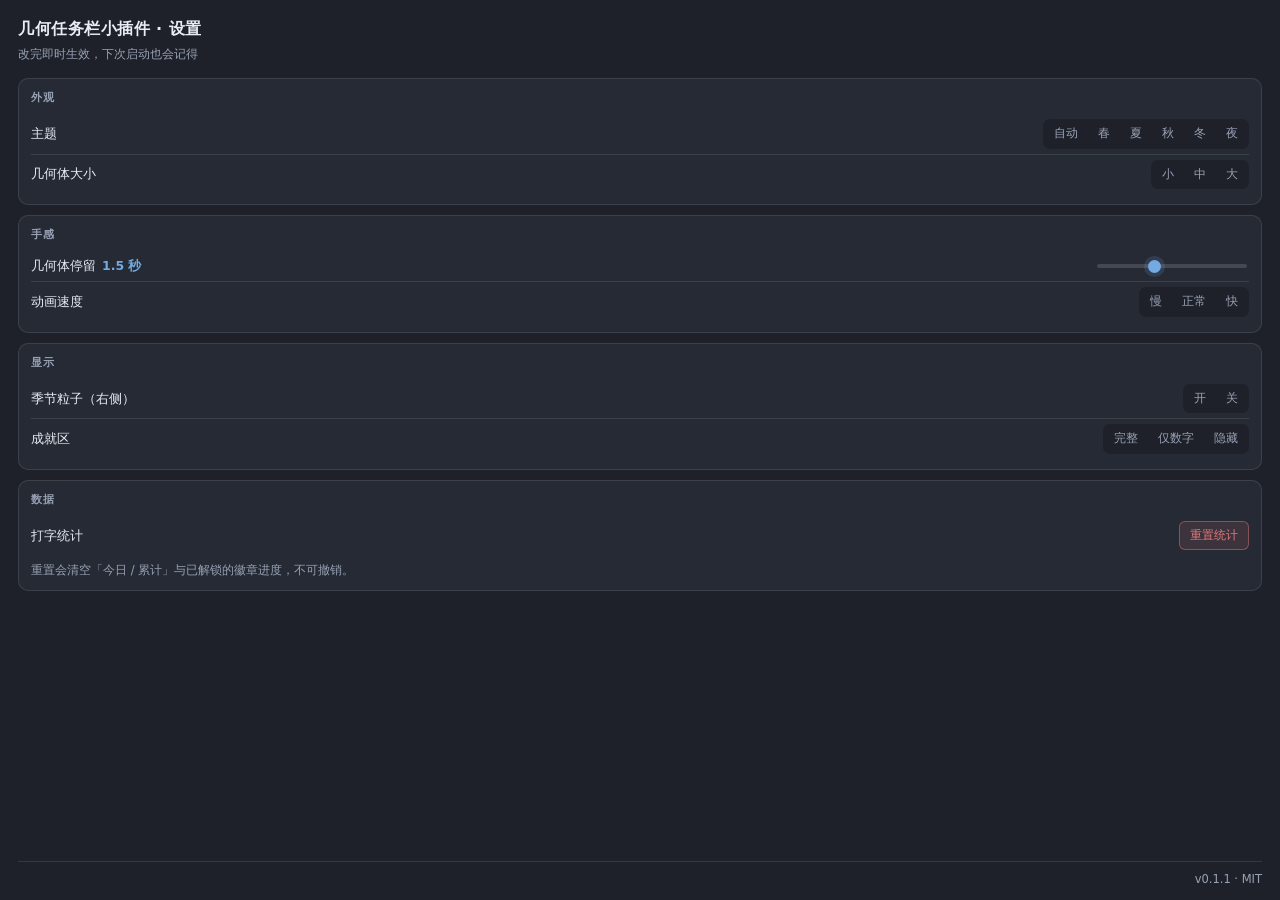
==== 源码/settings.html @ e51afdd3 "几何任务栏小插件 · Geometric Counter" ====
<!DOCTYPE html>
<html lang="zh-CN">
<head>
<meta charset="utf-8">
<title>几何任务栏小插件 · 设置</title>
<style>
  :root {
    --bg: #1e2129;
    --card: #262a34;
    --line: rgba(255, 255, 255, 0.10);
    --line-strong: rgba(255, 255, 255, 0.18);
    --fg: #e8ecf4;
    --fg-dim: #97a1b4;
    --accent: #73aae1;
    --accent-dim: rgba(115, 170, 225, 0.16);
    --danger: #e07a7a;
  }
  * { box-sizing: border-box; }
  html, body {
    margin: 0; padding: 0; height: 100%;
    background: var(--bg); color: var(--fg);
    font: 13px/1.6 "Microsoft YaHei UI", "Segoe UI", system-ui, sans-serif;
    user-select: none;
  }
  .wrap { padding: 16px 18px 12px; display: flex; flex-direction: column; height: 100%; }
  header { margin-bottom: 14px; }
  h1 { margin: 0; font-size: 16px; font-weight: 600; letter-spacing: .5px; }
  .sub { margin: 3px 0 0; color: var(--fg-dim); font-size: 12px; }

  section {
    background: var(--card);
    border: 1px solid var(--line);
    border-radius: 10px;
    padding: 10px 12px;
    margin-bottom: 10px;
  }
  h2 {
    margin: 0 0 8px; font-size: 11px; font-weight: 600;
    color: var(--fg-dim); letter-spacing: 1.4px; text-transform: uppercase;
  }
  .row { display: flex; align-items: center; justify-content: space-between; gap: 10px; padding: 5px 0; }
  .row + .row { border-top: 1px solid var(--line); }
  label { color: var(--fg); font-size: 12.5px; }
  label b { color: var(--accent); font-weight: 600; margin-left: 2px; }

  .seg { display: flex; gap: 2px; background: rgba(0, 0, 0, .22); border-radius: 7px; padding: 2px; }
  .seg button {
    border: 0; background: transparent; color: var(--fg-dim);
    font: inherit; font-size: 12px; padding: 3px 9px; border-radius: 5px;
    cursor: pointer; transition: background .15s, color .15s;
  }
  .seg button:hover { color: var(--fg); }
  .seg button.on { background: var(--accent-dim); color: var(--accent); }

  input[type=range] {
    -webkit-appearance: none; appearance: none;
    width: 150px; height: 4px; border-radius: 2px;
    background: rgba(255, 255, 255, .14); outline: none;
  }
  input[type=range]::-webkit-slider-thumb {
    -webkit-appearance: none; width: 13px; height: 13px; border-radius: 50%;
    background: var(--accent); cursor: pointer;
    box-shadow: 0 0 0 4px rgba(115, 170, 225, .16);
  }

  button.danger {
    border: 1px solid rgba(224, 122, 122, .45);
    background: rgba(224, 122, 122, .12); color: var(--danger);
    font: inherit; font-size: 12px; padding: 4px 10px; border-radius: 6px; cursor: pointer;
  }
  button.danger:hover { background: rgba(224, 122, 122, .22); }
  button.danger.arm { background: rgba(224, 122, 122, .3); color: #fff; }

  .hint { margin: 6px 0 0; font-size: 11.5px; color: var(--fg-dim); }

  footer {
    margin-top: auto; padding-top: 8px; border-top: 1px solid var(--line);
    display: flex; justify-content: space-between; align-items: center;
    font-size: 11.5px; color: var(--fg-dim);
  }
  #saveState.ok { color: var(--accent); }
  a { color: var(--fg-dim); text-decoration: none; }
  a:hover { color: var(--accent); }
</style>
</head>
<body>
<div class="wrap">
  <header>
    <h1>几何任务栏小插件 · 设置</h1>
    <p class="sub">改完即时生效，下次启动也会记得</p>
  </header>

  <section>
    <h2>外观</h2>
    <div class="row">
      <label>主题</label>
      <div class="seg" id="segTheme">
        <button data-v="auto">自动</button>
        <button data-v="spring">春</button>
        <button data-v="summer">夏</button>
        <button data-v="autumn">秋</button>
        <button data-v="winter">冬</button>
        <button data-v="night">夜</button>
      </div>
    </div>
    <div class="row">
      <label>几何体大小</label>
      <div class="seg" id="segScale">
        <button data-v="0.26">小</button>
        <button data-v="0.32">中</button>
        <button data-v="0.38">大</button>
      </div>
    </div>
  </section>

  <section>
    <h2>手感</h2>
    <div class="row">
      <label>几何体停留 <b id="idleVal">1.5 秒</b></label>
      <input type="range" id="idle" min="0.6" max="3" step="0.1" value="1.5">
    </div>
    <div class="row">
      <label>动画速度</label>
      <div class="seg" id="segSpeed">
        <button data-v="0.6">慢</button>
        <button data-v="1">正常</button>
        <button data-v="1.5">快</button>
      </div>
    </div>
  </section>

  <section>
    <h2>显示</h2>
    <div class="row">
      <label>季节粒子（右侧）</label>
      <div class="seg" id="segTrail">
        <button data-v="1">开</button>
        <button data-v="0">关</button>
      </div>
    </div>
    <div class="row">
      <label>成就区</label>
      <div class="seg" id="segHud">
        <button data-v="full">完整</button>
        <button data-v="numbers">仅数字</button>
        <button data-v="none">隐藏</button>
      </div>
    </div>
  </section>

  <section>
    <h2>数据</h2>
    <div class="row">
      <label>打字统计</label>
      <button class="danger" id="reset">重置统计</button>
    </div>
    <p class="hint" id="resetHint">重置会清空「今日 / 累计」与已解锁的徽章进度，不可撤销。</p>
  </section>

  <footer>
    <span id="saveState"></span>
    <a href="https://github.com/dustcpu/Geometric-Counter" target="_blank" rel="noopener">v0.1.1 · MIT</a>
  </footer>
</div>

<script>
(function () {
  'use strict';

  var DEFAULTS = {
    theme: 'auto',
    idleTime: 1.5,
    speed: 1,
    scale: 0.32,
    trail: 1,
    hud: 'full'
  };
  var S = Object.assign({}, DEFAULTS);
  var saveState = document.getElementById('saveState');
  var saveTimer = null;

  function invoke(cmd, args) {
    var t = window.__TAURI_INTERNALS__;
    if (!t || !t.invoke) return Promise.reject(new Error('no tauri'));
    return t.invoke(cmd, args || {});
  }

  // ---- 分段按钮 ----
  function paintSeg(id, value) {
    var box = document.getElementById(id);
    var btns = box.querySelectorAll('button');
    for (var i = 0; i < btns.length; i++) {
      btns[i].classList.toggle('on', btns[i].dataset.v === String(value));
    }
  }
  function bindSeg(id, key) {
    var box = document.getElementById(id);
    box.addEventListener('click', function (ev) {
      var b = ev.target.closest('button');
      if (!b) return;
      S[key] = b.dataset.v;
      paintSeg(id, S[key]);
      save();
    });
  }

  function paintAll() {
    paintSeg('segTheme', S.theme);
    paintSeg('segScale', String(S.scale));
    paintSeg('segSpeed', String(S.speed));
    paintSeg('segTrail', String(S.trail));
    paintSeg('segHud', S.hud);
    document.getElementById('idle').value = S.idleTime;
    document.getElementById('idleVal').textContent = Number(S.idleTime).toFixed(1) + ' 秒';
  }

  // ---- 保存（防抖 200ms）----
  function save() {
    clearTimeout(saveTimer);
    saveTimer = setTimeout(function () {
      invoke('save_settings', { json: JSON.stringify(S) }).then(function () {
        saveState.textContent = '已同步 ✓';
        saveState.classList.add('ok');
        setTimeout(function () { saveState.classList.remove('ok'); }, 1200);
      }).catch(function () {
        saveState.textContent = '保存失败';
      });
    }, 200);
  }

  // ---- 载入 ----
  var load = (window.__OCEAN_SETTINGS && typeof window.__OCEAN_SETTINGS === 'object')
    ? Promise.resolve(window.__OCEAN_SETTINGS)
    : invoke('get_settings').then(function (s) {
        try { return JSON.parse(s || '{}'); } catch (e) { return {}; }
      });

  load.then(function (obj) {
    S = Object.assign({}, DEFAULTS, obj || {});
    // 归一化数值（避免旧配置里的字符串混进来）
    S.idleTime = Math.min(3, Math.max(0.6, Number(S.idleTime) || DEFAULTS.idleTime));
    S.speed = Number(S.speed) || 1;
    S.scale = Number(S.scale) || DEFAULTS.scale;
    S.trail = String(S.trail) === '0' ? 0 : 1;
    paintAll();
  });

  bindSeg('segTheme', 'theme');
  bindSeg('segScale', 'scale');
  bindSeg('segSpeed', 'speed');
  bindSeg('segTrail', 'trail');
  bindSeg('segHud', 'hud');

  var idle = document.getElementById('idle');
  idle.addEventListener('input', function () {
    S.idleTime = Number(idle.value);
    document.getElementById('idleVal').textContent = S.idleTime.toFixed(1) + ' 秒';
    save();
  });

  // ---- 重置统计（二次确认）----
  var resetBtn = document.getElementById('reset');
  var armed = false;
  resetBtn.addEventListener('click', function () {
    if (!armed) {
      armed = true;
      resetBtn.classList.add('arm');
      resetBtn.textContent = '再点一次确认';
      setTimeout(function () {
        armed = false;
        resetBtn.classList.remove('arm');
        resetBtn.textContent = '重置统计';
      }, 4000);
      return;
    }
    armed = false;
    resetBtn.classList.remove('arm');
    resetBtn.textContent = '重置统计';
    invoke('reset_stats').then(function () {
      saveState.textContent = '统计已重置';
    }).catch(function () {
      saveState.textContent = '重置失败';
    });
  });
})();
</script>
</body>
</html>
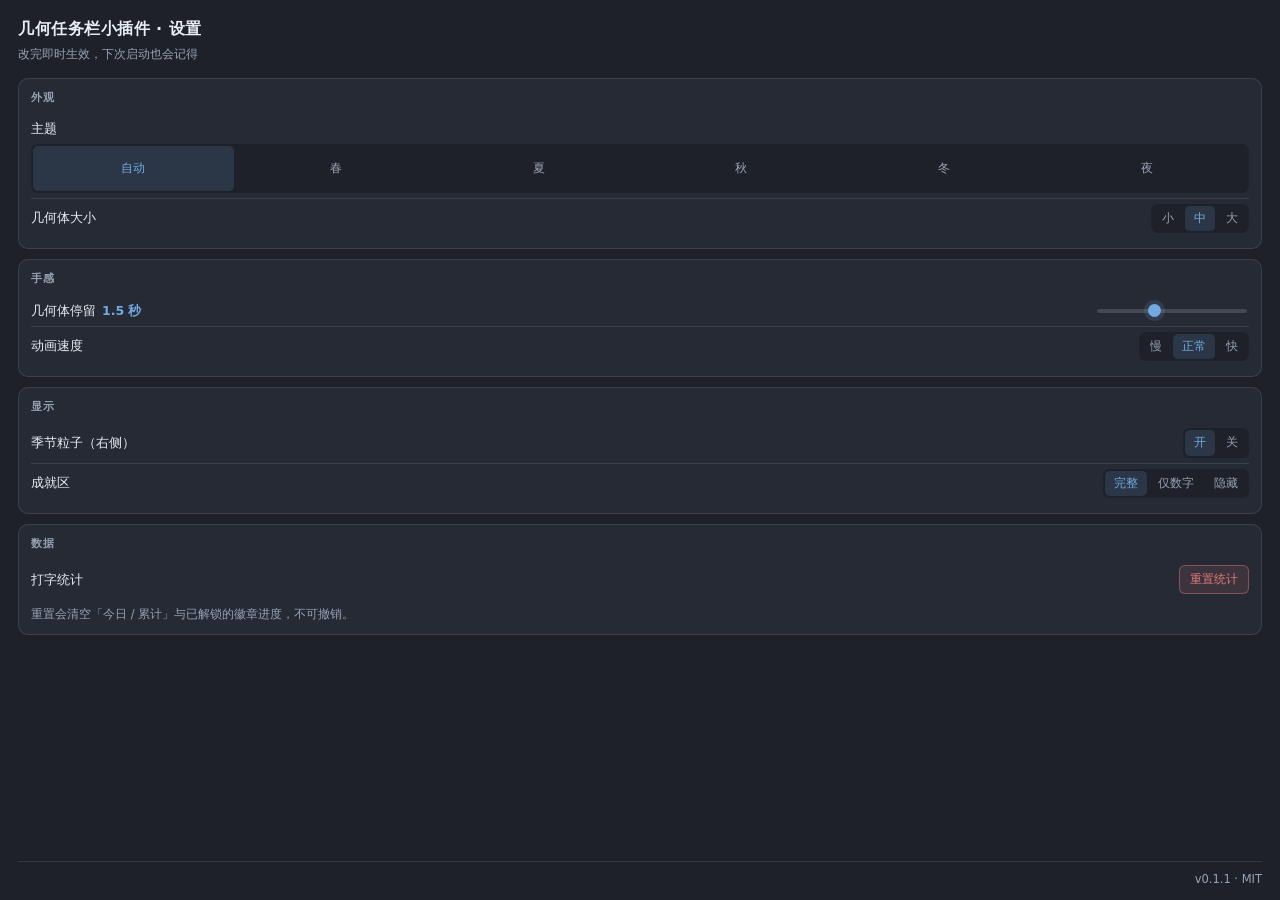
==== commit 25ab2139: "几何任务栏小插件 · Geometric Counter" ====
--- a/源码/settings.html
+++ b/源码/settings.html
@@ -38,12 +38,16 @@
     margin: 0 0 8px; font-size: 11px; font-weight: 600;
     color: var(--fg-dim); letter-spacing: 1.4px; text-transform: uppercase;
   }
-  .row { display: flex; align-items: center; justify-content: space-between; gap: 10px; padding: 5px 0; }
+  .row { display: flex; flex-wrap: wrap; align-items: center; justify-content: space-between; gap: 6px 10px; padding: 5px 0; }
   .row + .row { border-top: 1px solid var(--line); }
+  /* 主题那行按钮多（6 个），改成「标签在上、控件占满整行」免得横向溢出 */
+  .row.col { flex-direction: column; align-items: stretch; gap: 5px; }
+  .row.col .seg { justify-content: space-between; }
+  .row.col .seg button { flex: 1; text-align: center; }
   label { color: var(--fg); font-size: 12.5px; }
   label b { color: var(--accent); font-weight: 600; margin-left: 2px; }
 
-  .seg { display: flex; gap: 2px; background: rgba(0, 0, 0, .22); border-radius: 7px; padding: 2px; }
+  .seg { display: flex; flex-wrap: wrap; gap: 2px; background: rgba(0, 0, 0, .22); border-radius: 7px; padding: 2px; }
   .seg button {
     border: 0; background: transparent; color: var(--fg-dim);
     font: inherit; font-size: 12px; padding: 3px 9px; border-radius: 5px;
@@ -92,7 +96,7 @@
 
   <section>
     <h2>外观</h2>
-    <div class="row">
+    <div class="row col">
       <label>主题</label>
       <div class="seg" id="segTheme">
         <button data-v="auto">自动</button>
@@ -243,6 +247,8 @@
     S.scale = Number(S.scale) || DEFAULTS.scale;
     S.trail = String(S.trail) === '0' ? 0 : 1;
     paintAll();
+  }).catch(function () {
+    paintAll();     // 拉不到设置（比如直接用浏览器打开预览）也按默认值渲染
   });
 
   bindSeg('segTheme', 'theme');
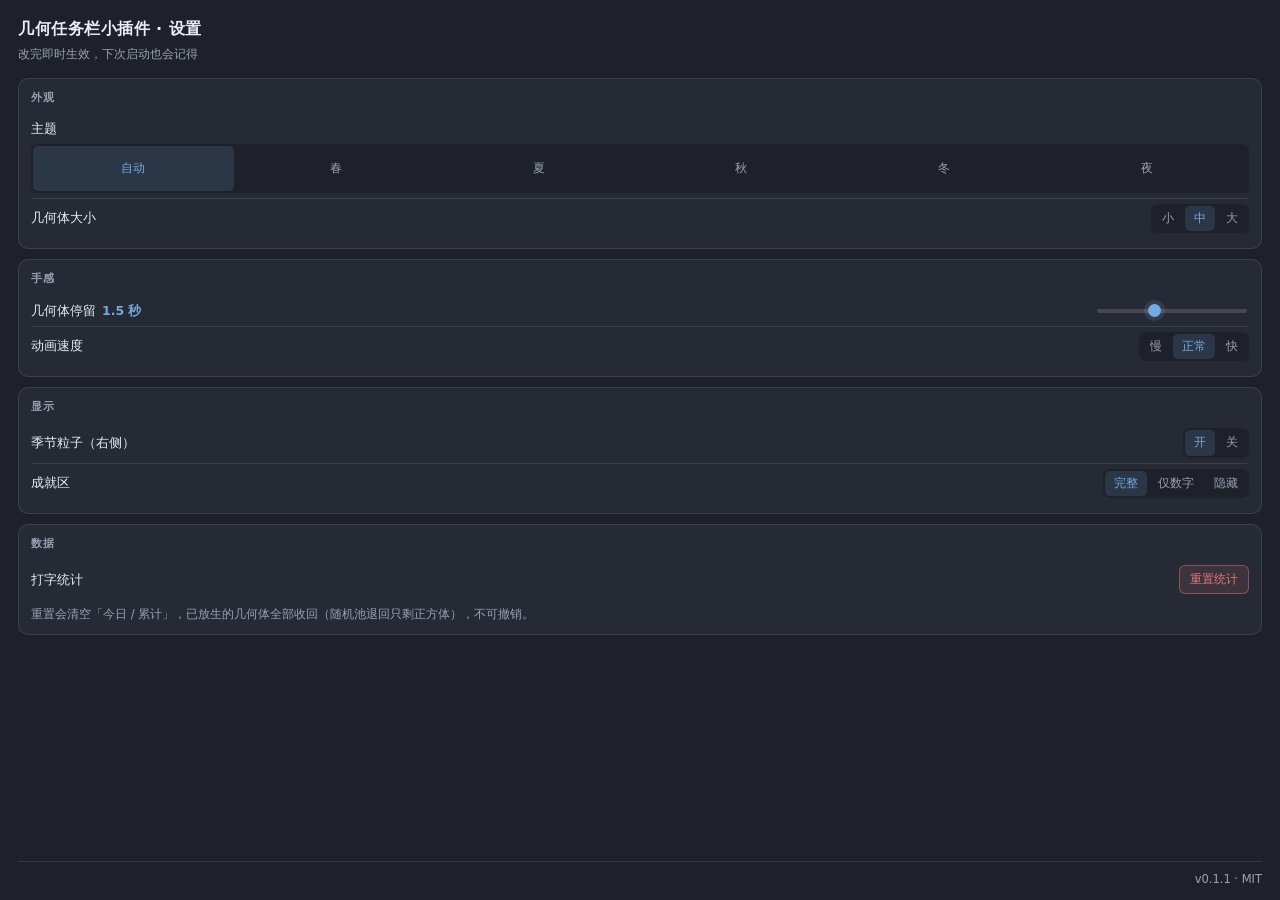
==== commit 28804710: "几何任务栏小插件 · Geometric Counter" ====
--- a/源码/settings.html
+++ b/源码/settings.html
@@ -158,7 +158,7 @@
       <label>打字统计</label>
       <button class="danger" id="reset">重置统计</button>
     </div>
-    <p class="hint" id="resetHint">重置会清空「今日 / 累计」与已解锁的徽章进度，不可撤销。</p>
+    <p class="hint" id="resetHint">重置会清空「今日 / 累计」，已放生的几何体全部收回（随机池退回只剩正方体），不可撤销。</p>
   </section>
 
   <footer>
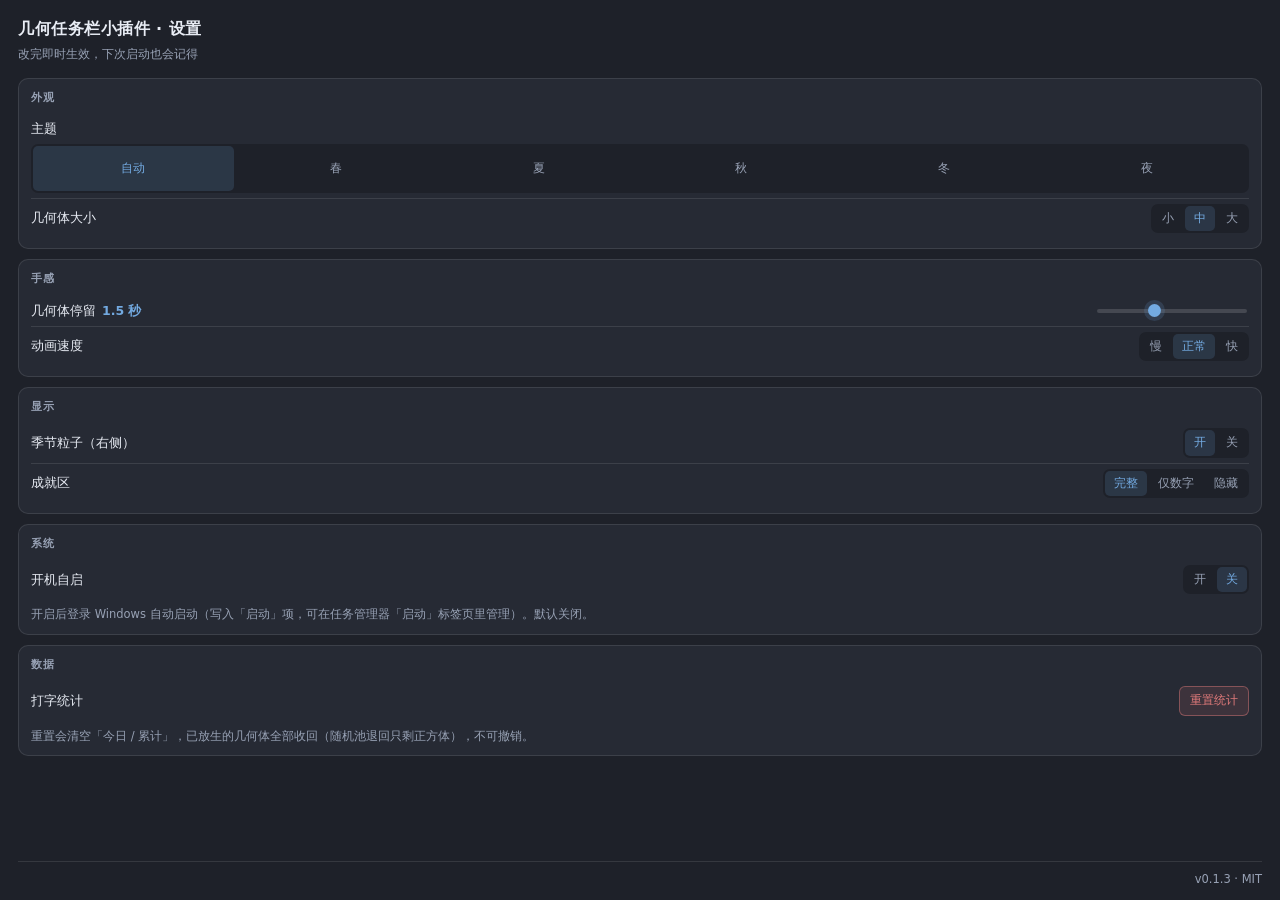
==== commit dd95ed64: "v0.1.3：图标/托盘统一彭罗斯、新增开机自启、修启动闪跳与冷编译 - 程序图标与托盘图标统一为彭罗斯三角（小尺寸做抗锯齿），修掉 126 字节占位坏图标 - 设置面板新增「开机自启」（默认关，写 " ====
--- a/源码/settings.html
+++ b/源码/settings.html
@@ -153,6 +153,18 @@
   </section>
 
   <section>
+    <h2>系统</h2>
+    <div class="row">
+      <label>开机自启</label>
+      <div class="seg" id="segAuto">
+        <button data-v="1">开</button>
+        <button data-v="0">关</button>
+      </div>
+    </div>
+    <p class="hint">开启后登录 Windows 自动启动（写入「启动」项，可在任务管理器「启动」标签页里管理）。默认关闭。</p>
+  </section>
+
+  <section>
     <h2>数据</h2>
     <div class="row">
       <label>打字统计</label>
@@ -163,7 +175,7 @@
 
   <footer>
     <span id="saveState"></span>
-    <a href="https://github.com/dustcpu/Geometric-Counter" target="_blank" rel="noopener">v0.1.1 · MIT</a>
+    <a href="https://github.com/dustcpu/Geometric-Counter" target="_blank" rel="noopener">v0.1.3 · MIT</a>
   </footer>
 </div>
 
@@ -177,7 +189,8 @@
     speed: 1,
     scale: 0.32,
     trail: 1,
-    hud: 'full'
+    hud: 'full',
+    autostart: 0
   };
   var S = Object.assign({}, DEFAULTS);
   var saveState = document.getElementById('saveState');
@@ -214,6 +227,7 @@
     paintSeg('segSpeed', String(S.speed));
     paintSeg('segTrail', String(S.trail));
     paintSeg('segHud', S.hud);
+    paintSeg('segAuto', String(S.autostart));
     document.getElementById('idle').value = S.idleTime;
     document.getElementById('idleVal').textContent = Number(S.idleTime).toFixed(1) + ' 秒';
   }
@@ -246,6 +260,7 @@
     S.speed = Number(S.speed) || 1;
     S.scale = Number(S.scale) || DEFAULTS.scale;
     S.trail = String(S.trail) === '0' ? 0 : 1;
+    S.autostart = String(S.autostart) === '1' ? 1 : 0;
     paintAll();
   }).catch(function () {
     paintAll();     // 拉不到设置（比如直接用浏览器打开预览）也按默认值渲染
@@ -256,6 +271,7 @@
   bindSeg('segSpeed', 'speed');
   bindSeg('segTrail', 'trail');
   bindSeg('segHud', 'hud');
+  bindSeg('segAuto', 'autostart');
 
   var idle = document.getElementById('idle');
   idle.addEventListener('input', function () {
